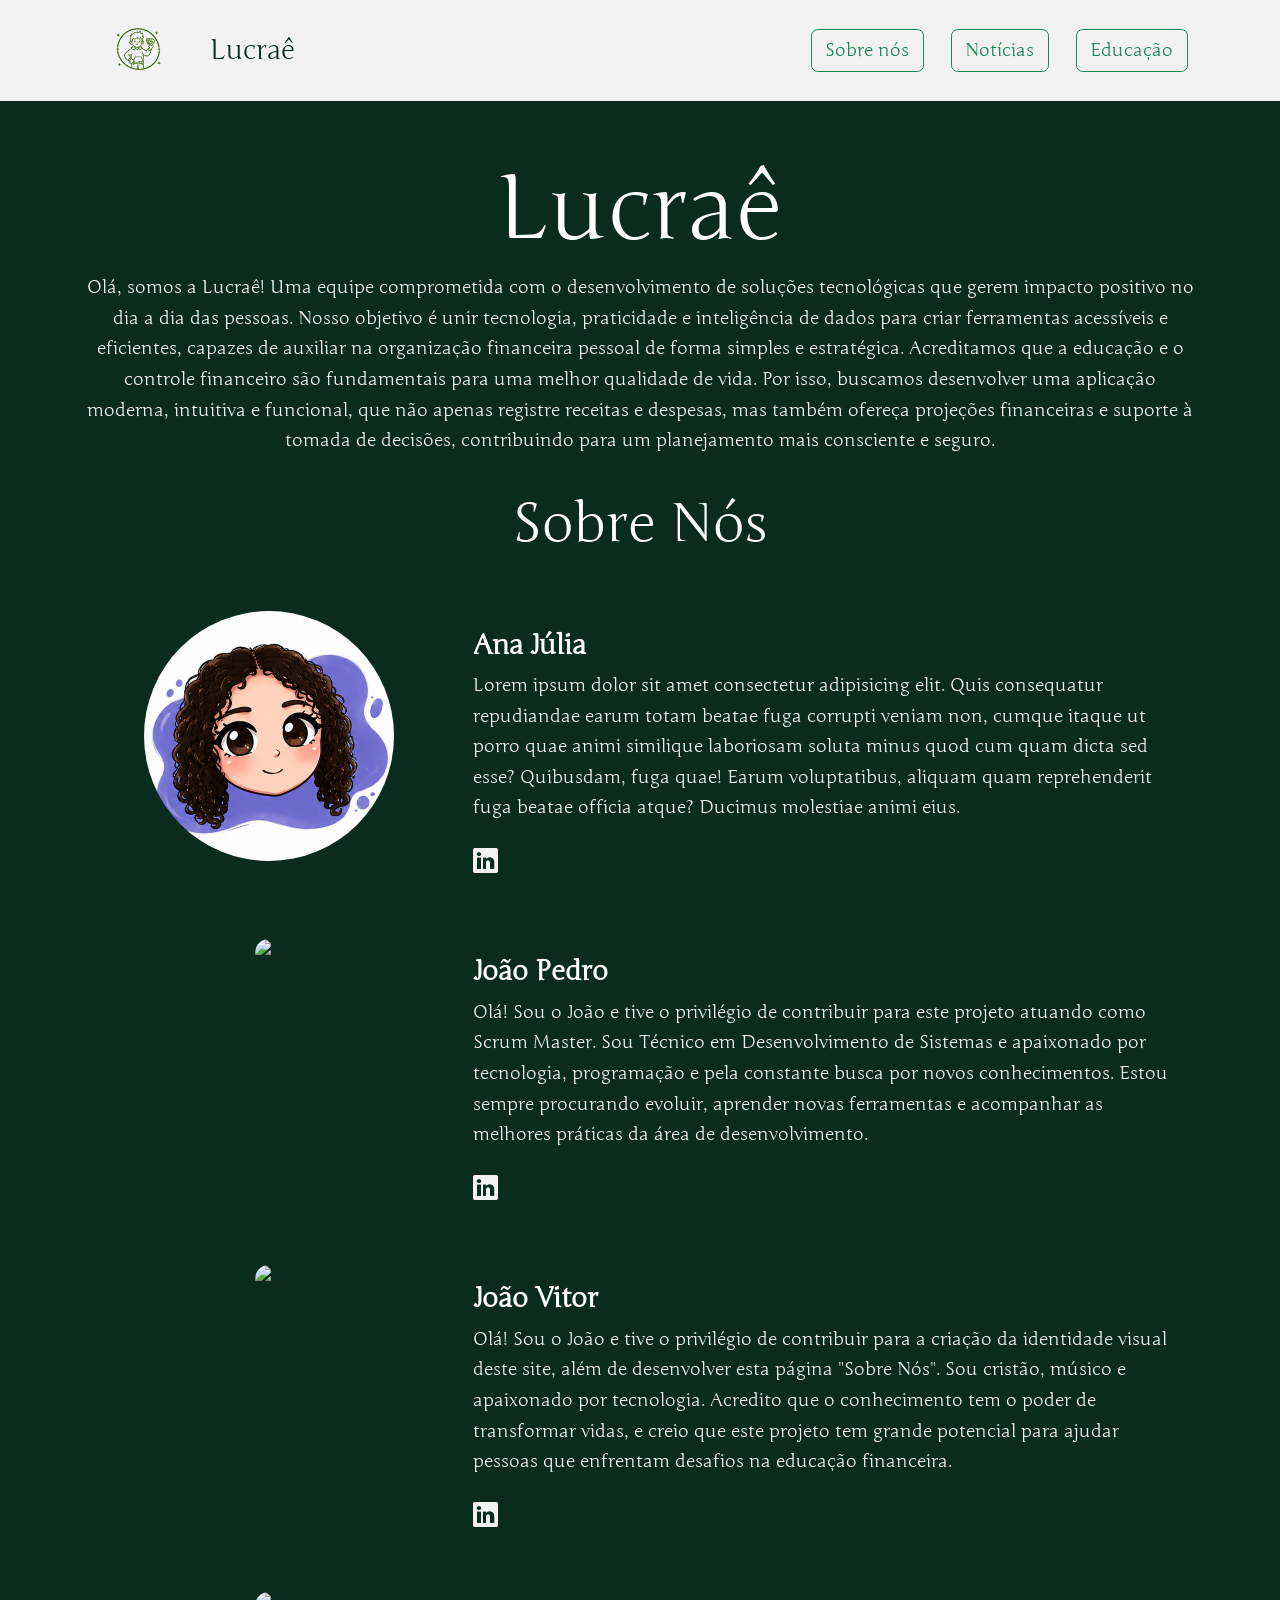
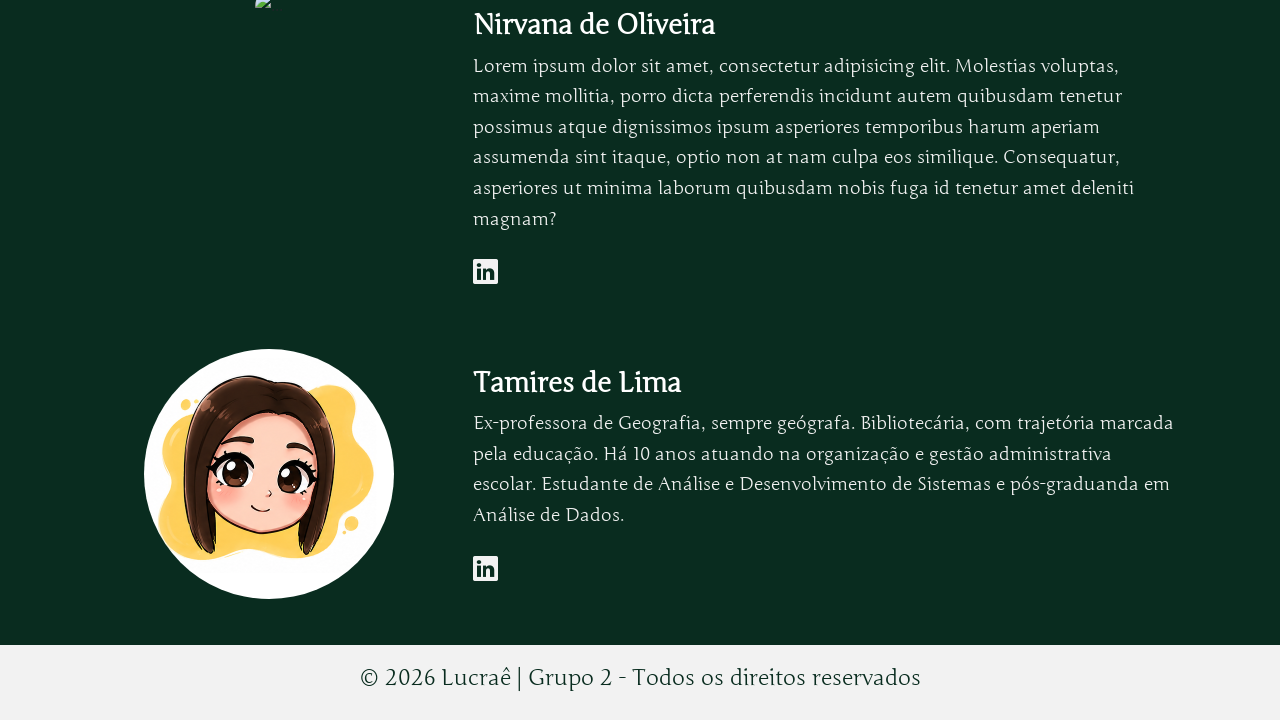
==== codigo-fonte/about.html @ 8e126ccd "nun guento mais" ====
<!DOCTYPE html>
<html lang="pt-BR">

<head>
    <meta charset="UTF-8">
    <meta name="viewport" content="width=device-width, initial-scale=1.0">
    <title>Sobre nós</title>

    <link href="https://cdn.jsdelivr.net/npm/bootstrap@5.3.0/dist/css/bootstrap.min.css" rel="stylesheet">

    <link rel="preconnect" href="https://fonts.googleapis.com">
    <link rel="preconnect" href="https://fonts.gstatic.com" crossorigin>
    <link href="https://fonts.googleapis.com/css2?family=Junge&display=swap" rel="stylesheet">

    <link rel="stylesheet" href="https://cdn.jsdelivr.net/npm/bootstrap-icons@1.11.3/font/bootstrap-icons.min.css">
    <link rel="stylesheet" href="css/global.css">
</head>

<body>
    <div id="navbar"></div>
    <main class="container container-costum d-flex justify-content-center align-items-center">
        <div class="row">
            <div class="lucrae col-md-12">
                <h1 class="display-1 text-center mt-5">Lucraê</h1>
                <p class="mb-3 text-center">
                    Olá, somos a Lucraê! Uma equipe comprometida com o desenvolvimento de soluções tecnológicas que
                    gerem impacto positivo no dia a dia das pessoas. Nosso objetivo é unir tecnologia, praticidade e
                    inteligência de dados para criar ferramentas acessíveis e eficientes, capazes de auxiliar na
                    organização financeira pessoal de forma simples e estratégica. Acreditamos que a educação e o
                    controle financeiro são fundamentais para uma melhor qualidade de vida. Por isso, buscamos
                    desenvolver uma aplicação moderna, intuitiva e funcional, que não apenas registre receitas e
                    despesas, mas também ofereça projeções financeiras e suporte à tomada de decisões, contribuindo para
                    um planejamento mais consciente e seguro.
                </p>
            </div>
            <div class="col-md-12">
                <h1 class="display-5 text-center mb-5 mt-3">Sobre Nós</h1>
            </div>
            <div class="card-about card mb-3">
                <div class="row g-0">
                    <div class="col-md-4 text-center">
                        <img src="../codigo-fonte/assets/img/aboutIMG/Ana Júlia.png" class="fotoPerfil img-fluid rounded-circle"
                            alt="...">
                    </div>
                    <div class="col-md-8">
                        <div class="card-body">
                            <h5 class="card-title">Ana Júlia</h5>
                            <p class="card-text">Lorem ipsum dolor sit amet consectetur adipisicing elit. Quis
                                consequatur repudiandae earum totam beatae fuga corrupti veniam non, cumque itaque ut
                                porro quae animi similique laboriosam soluta minus quod cum quam dicta sed esse?
                                Quibusdam, fuga quae! Earum voluptatibus, aliquam quam reprehenderit fuga beatae officia
                                atque? Ducimus molestiae animi eius.</p>
                            <p>
                                <a class="social_links" href="https://www.linkedin.com/in/ana-júlia-cerqueira-102b9a382"
                                    target="_blank">
                                    <i class="bi bi-linkedin imgSocial"></i>
                                </a>
                            </p>
                        </div>
                    </div>
                </div>
            </div>

            <div class="card-about card mb-3">
                <div class="row g-0">
                    <div class="col-md-4 text-center">
                        <img src="./codigo-fonte/assets/img/aboutIMG/João Pedro.png" class="fotoPerfil img-fluid rounded-circle"
                            alt="...">
                    </div>
                    <div class="col-md-8">
                        <div class="card-body">
                            <h5 class="card-title">João Pedro</h5>
                            <p class="card-text">Olá! Sou o João e tive o privilégio de contribuir para este projeto atuando
                                como Scrum Master. Sou Técnico em Desenvolvimento de Sistemas e apaixonado por tecnologia,
                                programação e pela constante busca por novos conhecimentos. Estou sempre procurando evoluir,
                                aprender novas ferramentas e acompanhar as melhores práticas da área de desenvolvimento.</p>
                            <p>
                                <a class="social_links" href="https://www.linkedin.com/in/jpalmeida0913/"
                                    target="_blank">
                                    <i class="bi bi-linkedin imgSocial"></i>
                                </a>
                            </p>
                        </div>
                    </div>
                </div>
            </div>

            <div class="card-about card mb-3">
                <div class="row g-0">
                    <div class="col-md-4 text-center">
                        <img src=".../codigo-fonte/assets/img/aboutIMG/João Vitor.png"
                            class="fotoPerfil img-fluid rounded-circle" alt="...">
                    </div>
                    <div class="col-md-8">
                        <div class="card-body">
                            <h5 class="card-title">João Vitor</h5>
                            <p class="card-text">Olá! Sou o João e tive o privilégio de contribuir para a criação da
                                identidade visual deste site, além de desenvolver esta página "Sobre Nós". Sou cristão,
                                músico e apaixonado por tecnologia. Acredito que o conhecimento tem o poder de
                                transformar vidas, e creio que este projeto tem grande potencial para ajudar pessoas que
                                enfrentam desafios na educação financeira.
                            <p>
                            <p>
                                <a class="social_links"
                                    href="https://www.linkedin.com/in/joão-vitor-2061a91b9?utm_source=share_via&utm_content=profile&utm_medium=member_android"
                                    target="_blank">
                                    <i class="bi bi-linkedin imgSocial"></i>
                                </a>
                            </p>
                        </div>
                    </div>
                </div>
            </div>

            <div class="card-about card mb-3">
                <div class="row g-0">
                    <div class="col-md-4 text-center">
                        <img src="/codigo-fonte/assets/img/aboutIMG/Nirvana de Oliveira.png/" class="fotoPerfil img-fluid rounded-circle"
                            alt="...">
                    </div>
                    <div class="col-md-8">
                        <div class="card-body">
                            <h5 class="card-title">Nirvana de Oliveira</h5>
                            <p class="card-text">Lorem ipsum dolor sit amet, consectetur adipisicing elit. Molestias
                                voluptas, maxime mollitia, porro dicta perferendis incidunt autem quibusdam tenetur
                                possimus atque dignissimos ipsum asperiores temporibus harum aperiam assumenda sint
                                itaque, optio non at nam culpa eos similique. Consequatur, asperiores ut minima laborum
                                quibusdam nobis fuga id tenetur amet deleniti magnam?
                            <p>
                            <p>
                                <a class="social_links" href="https://www.linkedin.com/in/nrvnoliveira/"
                                    target="_blank">
                                    <i class="bi bi-linkedin imgSocial"></i>
                                </a>
                            </p>
                        </div>
                    </div>
                </div>
            </div>

            <div class="card-about card mb-3">
                <div class="row g-0">
                    <div class="col-md-4 text-center">
                        <img src="/codigo-fonte/assets/img/aboutIMG/Tamires de Lima.png" class="fotoPerfil img-fluid rounded-circle"
                            alt="...">
                    </div>
                    <div class="col-md-8">
                        <div class="card-body">
                            <h5 class="card-title">Tamires de Lima</h5>
                            <p class="card-text">Ex-professora de Geografia, sempre geógrafa.
                                Bibliotecária, com trajetória marcada pela educação.
                                Há 10 anos atuando na organização e gestão administrativa escolar.
                                Estudante de Análise e Desenvolvimento de Sistemas e pós-graduanda em Análise de Dados.
                            <p>
                            <p>
                                <a class="social_links" href="https://www.linkedin.com/in/tamires-lima-leite"
                                    target="_blank">
                                    <i class="bi bi-linkedin imgSocial"></i>
                                </a>
                            </p>
                        </div>
                    </div>
                </div>
            </div>

        </div>
    </main>
    <div id="footer"></div>
</body>
<script src="https://cdn.jsdelivr.net/npm/bootstrap@5.3.0/dist/js/bootstrap.bundle.min.js"></script>
<script src="js/components/navbar.js"></script>
<script src="js/components/footer.js"></script>

</html>
---- codigo-fonte/css/global.css ----
html,
body {
    min-height: 100vh;
    display: flex;
    flex-direction: column;
    background-color: #092c1f;
    font-family: 'Junge', serif;
    font-size: 18px;
    color: #ffffff;
}

main {
    flex: 1;
}

#container{
    min-height:100vh;
    display:flex;
    flex-direction:column;
}

.navbar-custom {
    background-color: #f2f2f2;
    padding: 10px 0;
}


.navbar-custom .navbar-brand {
    display: flex;
    align-items: center;
    gap: 12px;
    color: #092c1f;
    text-decoration: none;
    font-size: 1.5rem;
}

.navbar-toggler {
    border: 1px solid #198754;
}

.navbar-toggler:focus {
    box-shadow: none;
}

.navbar-toggler-icon {
    filter: invert(34%) sepia(98%) saturate(370%) hue-rotate(100deg);
}

/* RESPONSIVIDADE */
@media (max-width: 991px) {

    .navbar-nav {
        margin-top: 15px;
        width: 100%;

        display: flex;
        flex-direction: row;
        justify-content: center;
        gap: 10px;
        flex-wrap: wrap; /* quebra linha se faltar espaço */
    }

    .nav-link {
        width: 25%;
        margin: 0 auto;
    }

    .nav-link button {
        width: auto;
        padding: 8px 16px;
    }

    .navbar-brand {
        font-size: 1.2rem;
    }

    .logo {
        height: 55px;
    }
}

.logo,
.title-logo {
    height: 70px;
    width: auto;
    object-fit: contain;
}


.footer-custom {
    background-color: #f2f2f2;
    color: #092c1f;
    text-align: center;
    padding: 20px;
}


.main-content {
    flex: 1;
    padding: 60px 0;
}


.feature-box {
    max-width: 320px;
    margin: 0 auto;
    text-align: center;
}


.feature-img {
    width: 100%;
    height: 220px;
    object-fit: cover;
    border-radius: 12px;
}


.feature-text {
    margin-top: 15px;
    padding: 0 10px;
    font-size: 15px;
    line-height: 1.5;
}


h1 {
    font-size: 2.5rem;
}


h3 {
    font-size: 1.2rem;
    color: #092c1f;
}


h5 {
    font-weight: bold;
}


p {
    color: #f2f2f2;
    line-height: 1.7;
}


.custom-btn {
    border-radius: 8px;
    background-color: #f2f2f2;
    color: #092c1f;
    border: 1px solid #198754;
    transition: 0.2s;
}


.custom-btn:hover {
    background-color: #198754;
    color: #ffffff;
}


.card-about {
    background-color: transparent;
    border: 1px solid rgba(255,255,255,0.1);
    border-radius: 16px;
    overflow: hidden;
    transition: transform 0.3s;
}


.card-about:hover {
    transform: translateY(-5px);
}


.card-about .card-title {
    color: #ffffff;
    font-size: 1.5rem;
}


.card-about .card-text {
    color: #f2f2f2;
    line-height: 1.7;
}


.object-fit-cover {
    object-fit: cover;
}


.container-custom {
    padding: 40px 0;
}


.back-button {
    position: fixed;
    top: 20px;
    left: 20px;
    z-index: 1050;
    padding: 10px 16px;
    border-radius: 10px;
}
.dashboard-title {
    font-size: 3rem;
    font-weight: bold;
    color: #ffffff;
}
.dashboard-buttons {
    gap: 100px;
}

.custom-dashboard-btn {
    background-color: #ffffff;
    color: #198754;
    border: 2px solid #198754;

    font-family: 'Junge', serif;
    font-size: 1.2rem;

    padding: 14px 24px;
    border-radius: 12px !important;

    transition: 0.2s ease;
}

.custom-dashboard-btn:hover {
    background-color: #198754;
    color: #ffffff;
}
.news-card {
    border: none;
    border-radius: 16px;

    background-color: #f2f2f2;

    padding: 10px;
}

.news-card .card-title {
    color: #000000;

    font-family: 'Junge', serif;

    font-size: 1.8rem;

    font-weight: bold;
}

.news-card .card-text {
    color: #000000;

    line-height: 1.7;
}
.dashboard-chart-card {

    background-color: #f2f2f2;

    border-radius: 24px;

    padding: 35px;

    box-shadow: 0 4px 20px rgba(0,0,0,0.15);
}
#myChart {

    max-width: 320px;

    margin: 0 auto;
}
.dashboard-layout {

    align-items: stretch;
}

.dashboard-chart-card {

    display: flex;

    flex-direction: column;

    justify-content: flex-start;
}

.dashboard-chart-card,
.news-card {
    min-height: 500px;
}
.converter-card {
    background-color: #f2f2f2;
    color: #092c1f;

    padding: 30px;
    border-radius: 16px;

    width: 100%;
    max-width: 500px;

    box-shadow: 0 4px 20px rgba(0,0,0,0.2);
}

.result-box h3 {
    color: #000000;
    font-weight: bold;
    font-size: 1.8rem;
}
.top-left-btn {
    position: absolute;
    top: 15px;
    left: 15px;

    background: #ffffff;
    color: #198754;
    border: 2px solid #198754;

    border-radius: 10px;
}

.card-about {
    border: none;
    transition: all 0.3s ease;  
}

.card-about:hover{
    transform: scale(1.03);
}

.social_links {
    text-decoration: none;
    color: #f2f2f2;
}

.social_links:hover{
    text-decoration: none;
}

.imgSocial {
    font-size: 25px;
    transition: transform 0.3s ease;
    display: inline-block;
}

.imgSocial:hover {
    transform: scale(1.3);
}

.fotoPerfil {
    width: 250px
}
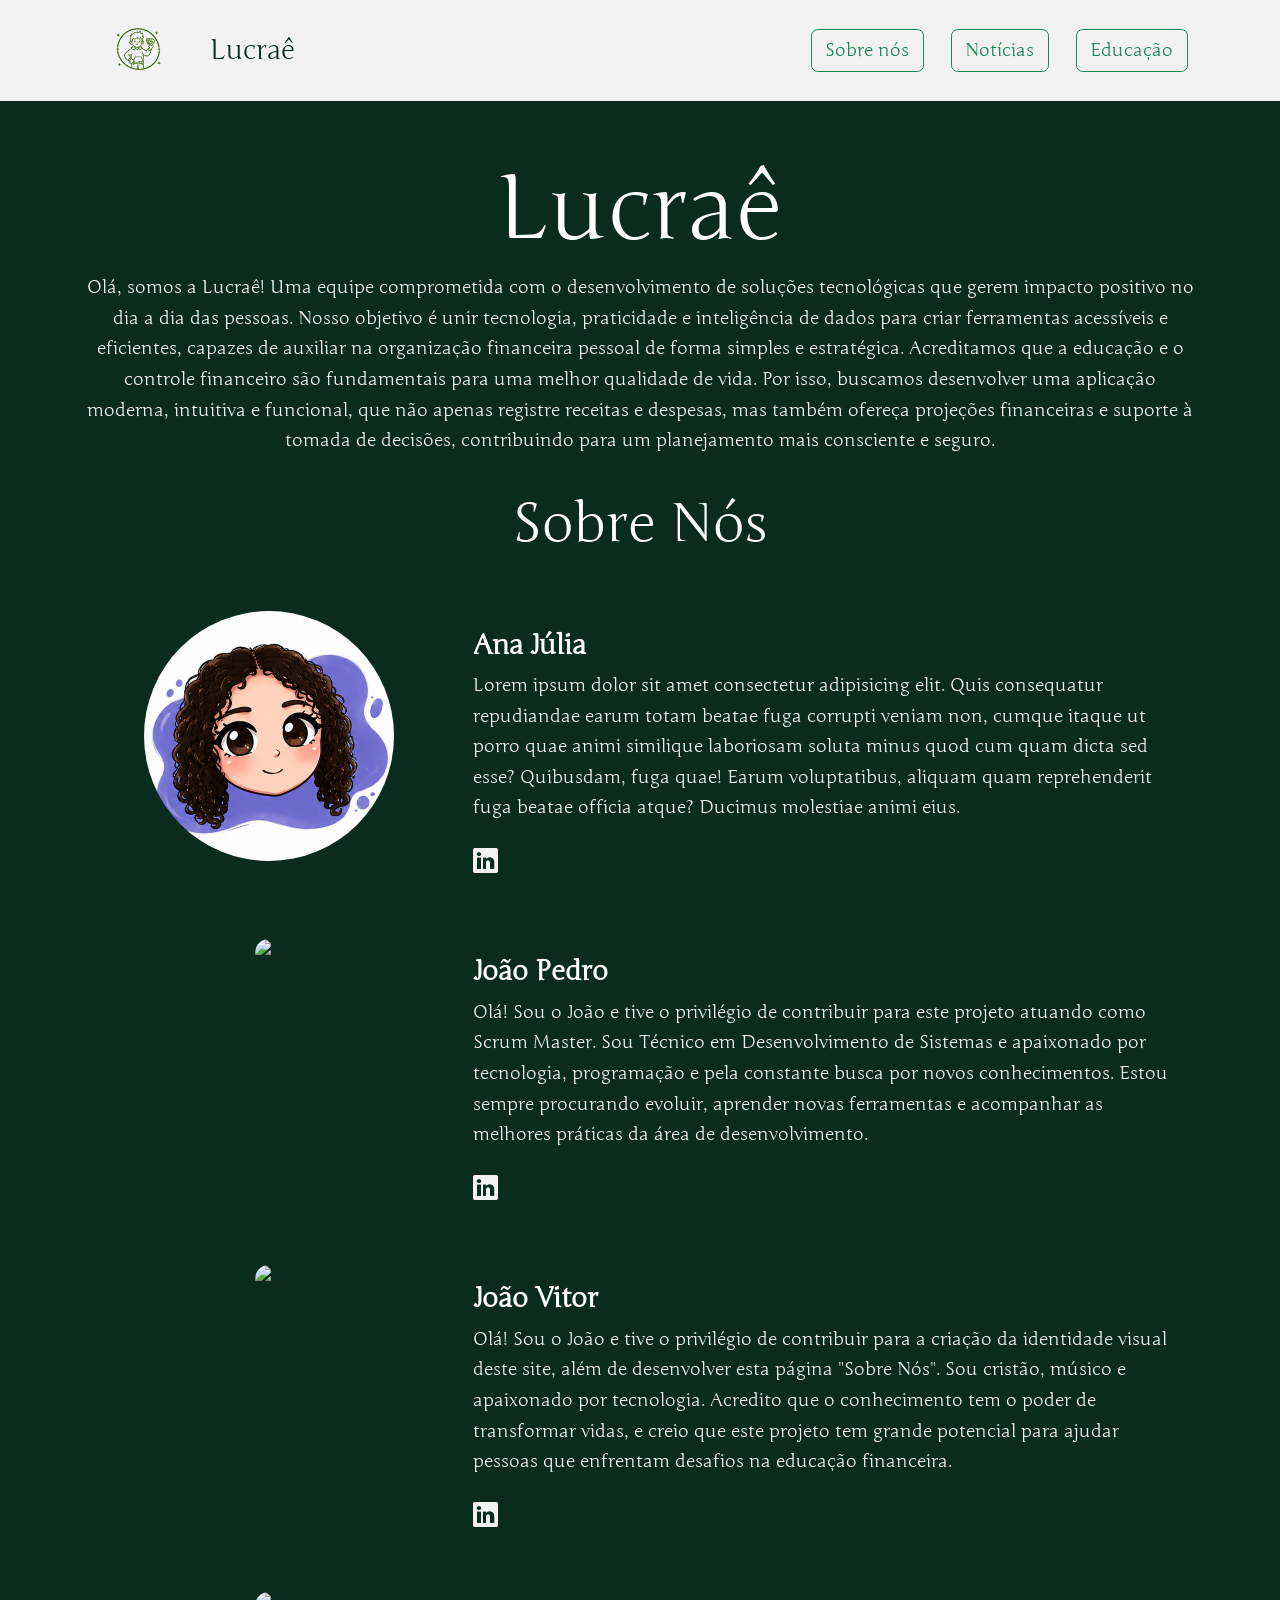
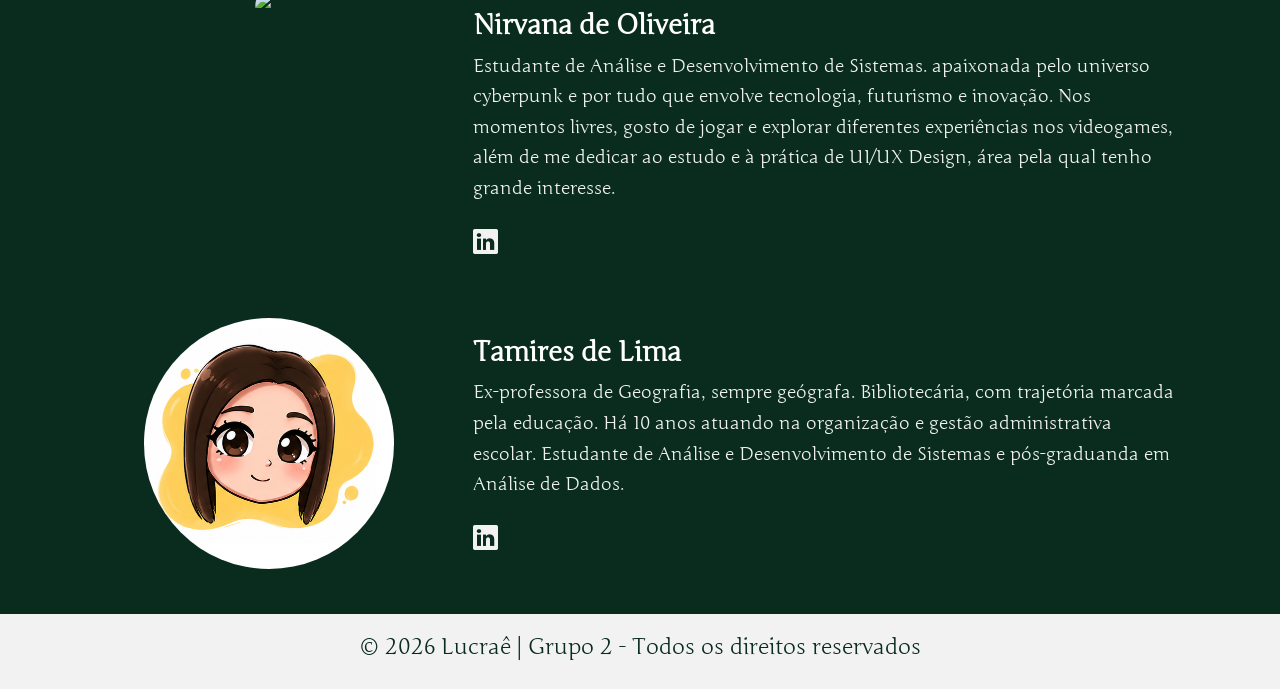
==== commit 50337d0e: "teste 123" ====
--- a/codigo-fonte/about.html
+++ b/codigo-fonte/about.html
@@ -99,7 +99,7 @@
                                 músico e apaixonado por tecnologia. Acredito que o conhecimento tem o poder de
                                 transformar vidas, e creio que este projeto tem grande potencial para ajudar pessoas que
                                 enfrentam desafios na educação financeira.
-                            <p>
+                            </p>
                             <p>
                                 <a class="social_links"
                                     href="https://www.linkedin.com/in/joão-vitor-2061a91b9?utm_source=share_via&utm_content=profile&utm_medium=member_android"
@@ -121,12 +121,8 @@
                     <div class="col-md-8">
                         <div class="card-body">
                             <h5 class="card-title">Nirvana de Oliveira</h5>
-                            <p class="card-text">Lorem ipsum dolor sit amet, consectetur adipisicing elit. Molestias
-                                voluptas, maxime mollitia, porro dicta perferendis incidunt autem quibusdam tenetur
-                                possimus atque dignissimos ipsum asperiores temporibus harum aperiam assumenda sint
-                                itaque, optio non at nam culpa eos similique. Consequatur, asperiores ut minima laborum
-                                quibusdam nobis fuga id tenetur amet deleniti magnam?
-                            <p>
+                            <p class="card-text">Estudante de Análise e Desenvolvimento de Sistemas. apaixonada pelo universo cyberpunk e por tudo que envolve tecnologia, futurismo e inovação. Nos momentos livres, gosto de jogar e explorar diferentes experiências nos videogames, além de me dedicar ao estudo e à prática de UI/UX Design, área pela qual tenho grande interesse.
+                            </p>
                             <p>
                                 <a class="social_links" href="https://www.linkedin.com/in/nrvnoliveira/"
                                     target="_blank">
@@ -151,7 +147,7 @@
                                 Bibliotecária, com trajetória marcada pela educação.
                                 Há 10 anos atuando na organização e gestão administrativa escolar.
                                 Estudante de Análise e Desenvolvimento de Sistemas e pós-graduanda em Análise de Dados.
-                            <p>
+                            </p>
                             <p>
                                 <a class="social_links" href="https://www.linkedin.com/in/tamires-lima-leite"
                                     target="_blank">
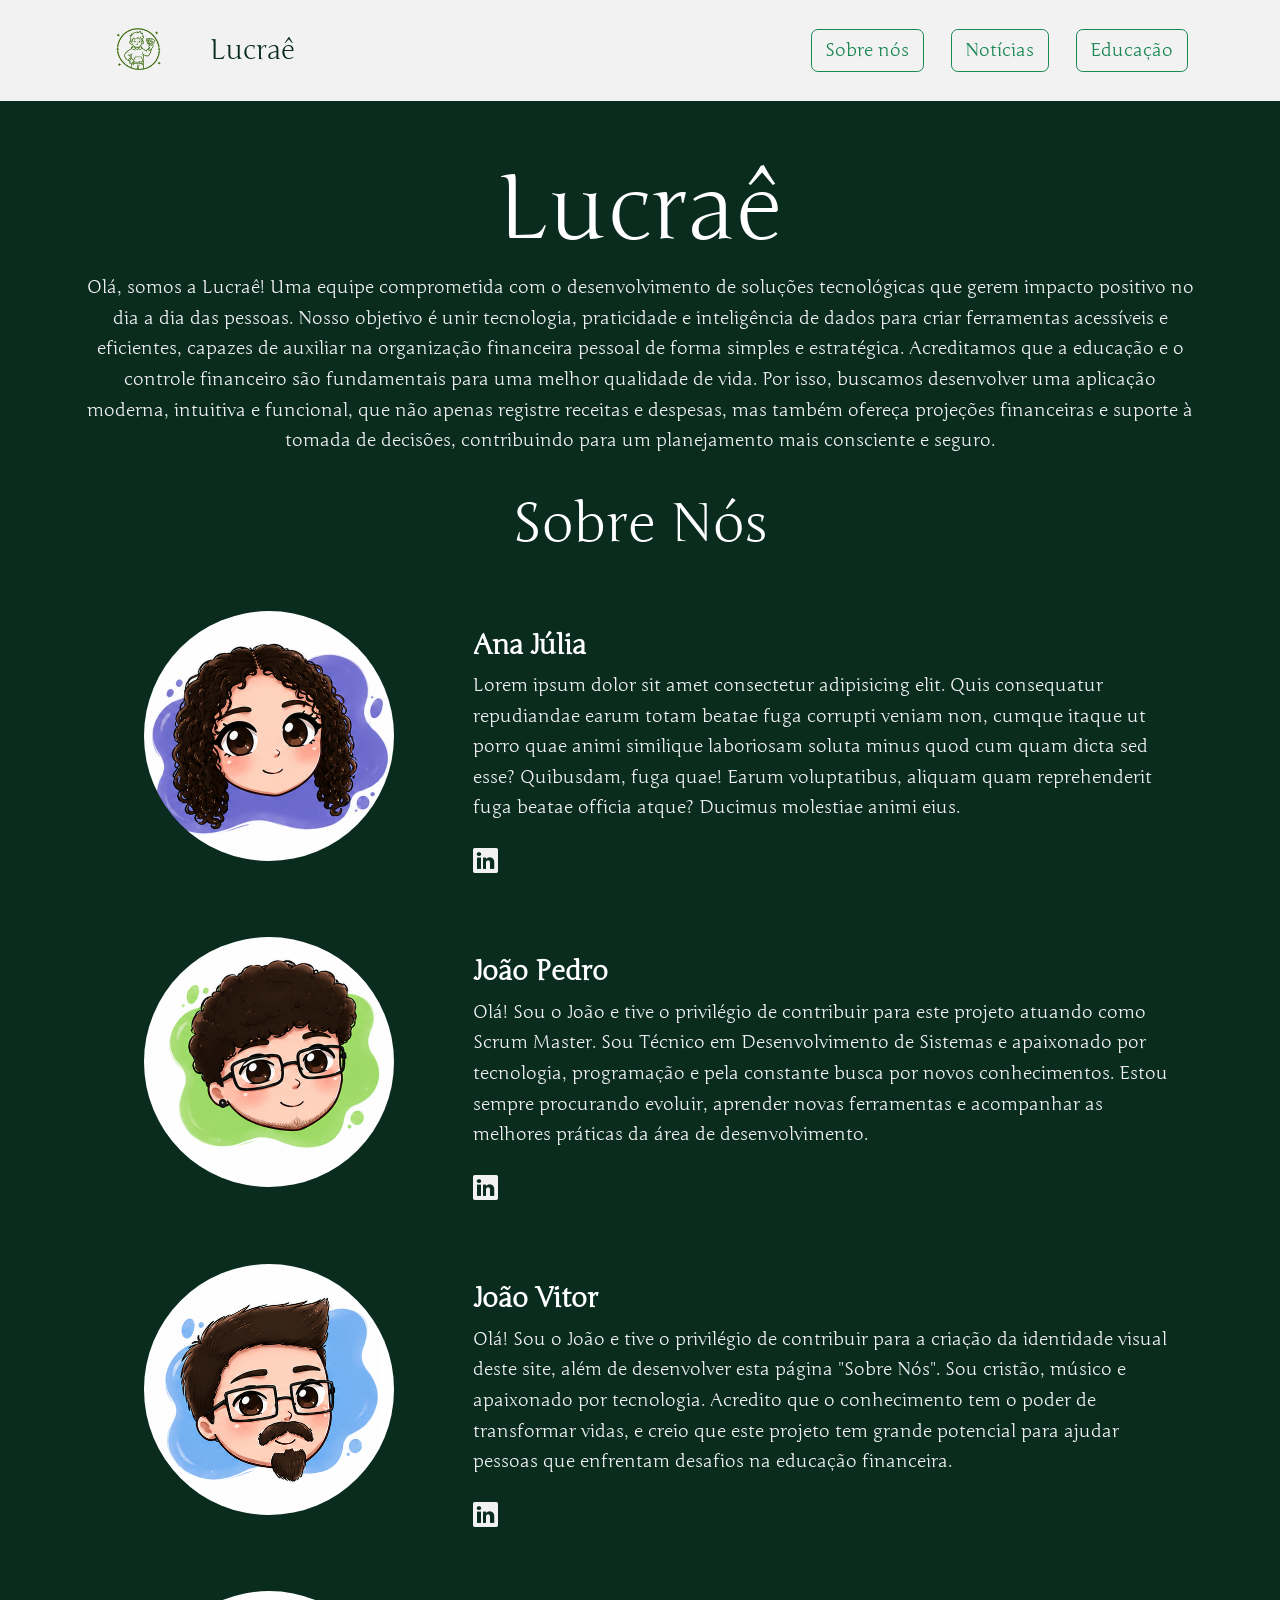
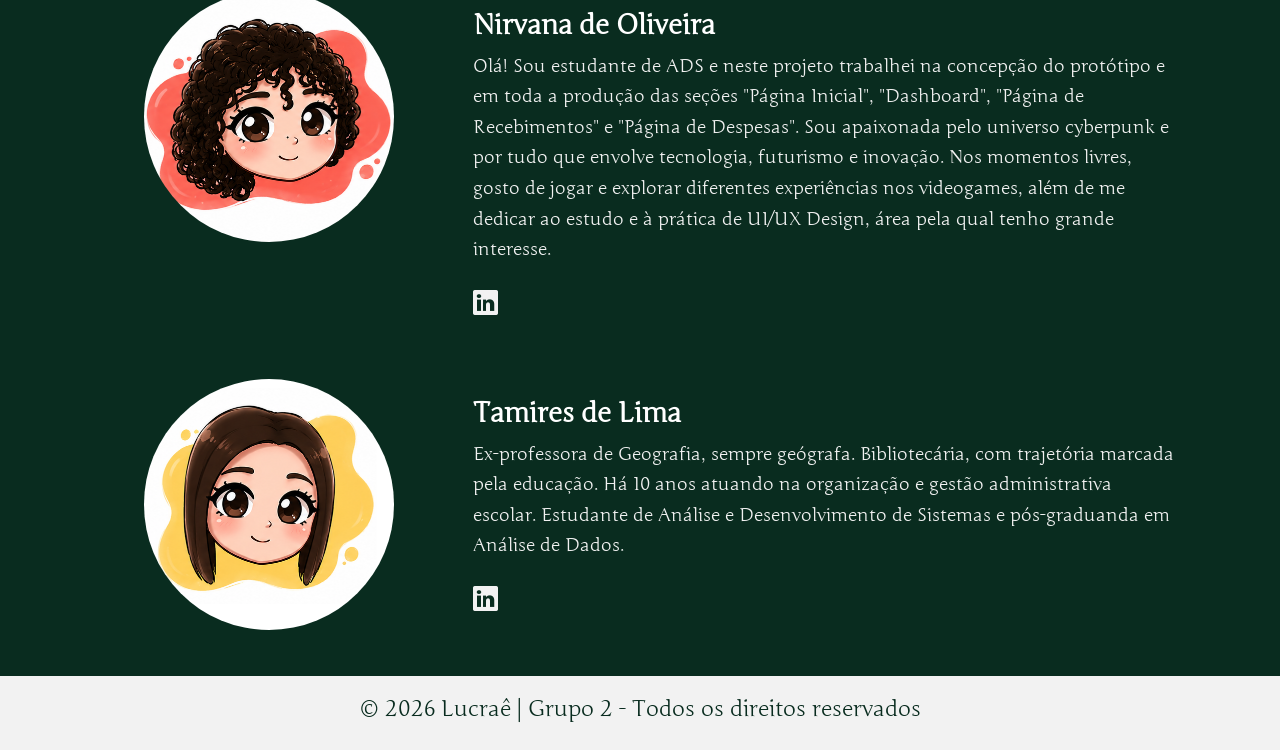
==== commit 191a60a8: "Atualiza descrição no about" ====
--- a/codigo-fonte/about.html
+++ b/codigo-fonte/about.html
@@ -39,7 +39,7 @@
             <div class="card-about card mb-3">
                 <div class="row g-0">
                     <div class="col-md-4 text-center">
-                        <img src="../codigo-fonte/assets/img/aboutIMG/Ana Júlia.png" class="fotoPerfil img-fluid rounded-circle"
+                        <img src="/codigo-fonte/assets/img/aboutIMG/Ana Júlia.png" class="fotoPerfil img-fluid rounded-circle"
                             alt="...">
                     </div>
                     <div class="col-md-8">
@@ -64,7 +64,7 @@
             <div class="card-about card mb-3">
                 <div class="row g-0">
                     <div class="col-md-4 text-center">
-                        <img src="./codigo-fonte/assets/img/aboutIMG/João Pedro.png" class="fotoPerfil img-fluid rounded-circle"
+                        <img src="/codigo-fonte/assets/img/aboutIMG/João Pedro.png" class="fotoPerfil img-fluid rounded-circle"
                             alt="...">
                     </div>
                     <div class="col-md-8">
@@ -88,7 +88,7 @@
             <div class="card-about card mb-3">
                 <div class="row g-0">
                     <div class="col-md-4 text-center">
-                        <img src=".../codigo-fonte/assets/img/aboutIMG/João Vitor.png"
+                        <img src="/codigo-fonte/assets/img/aboutIMG/João Vitor.png"
                             class="fotoPerfil img-fluid rounded-circle" alt="...">
                     </div>
                     <div class="col-md-8">
@@ -115,13 +115,15 @@
             <div class="card-about card mb-3">
                 <div class="row g-0">
                     <div class="col-md-4 text-center">
-                        <img src="/codigo-fonte/assets/img/aboutIMG/Nirvana de Oliveira.png/" class="fotoPerfil img-fluid rounded-circle"
+                        <img src="/codigo-fonte/assets/img/aboutIMG/Nirvana de Oliveira.png" class="fotoPerfil img-fluid rounded-circle"
                             alt="...">
                     </div>
                     <div class="col-md-8">
                         <div class="card-body">
                             <h5 class="card-title">Nirvana de Oliveira</h5>
-                            <p class="card-text">Estudante de Análise e Desenvolvimento de Sistemas. apaixonada pelo universo cyberpunk e por tudo que envolve tecnologia, futurismo e inovação. Nos momentos livres, gosto de jogar e explorar diferentes experiências nos videogames, além de me dedicar ao estudo e à prática de UI/UX Design, área pela qual tenho grande interesse.
+                            <p class="card-text">Olá! Sou estudante de ADS e neste projeto trabalhei na concepção do protótipo e em toda a produção das seções "Página Inicial", "Dashboard", "Página de Recebimentos" e "Página de Despesas". 
+                                Sou apaixonada pelo universo cyberpunk e por tudo que envolve tecnologia, futurismo e inovação. 
+                                Nos momentos livres, gosto de jogar e explorar diferentes experiências nos videogames, além de me dedicar ao estudo e à prática de UI/UX Design, área pela qual tenho grande interesse.
                             </p>
                             <p>
                                 <a class="social_links" href="https://www.linkedin.com/in/nrvnoliveira/"
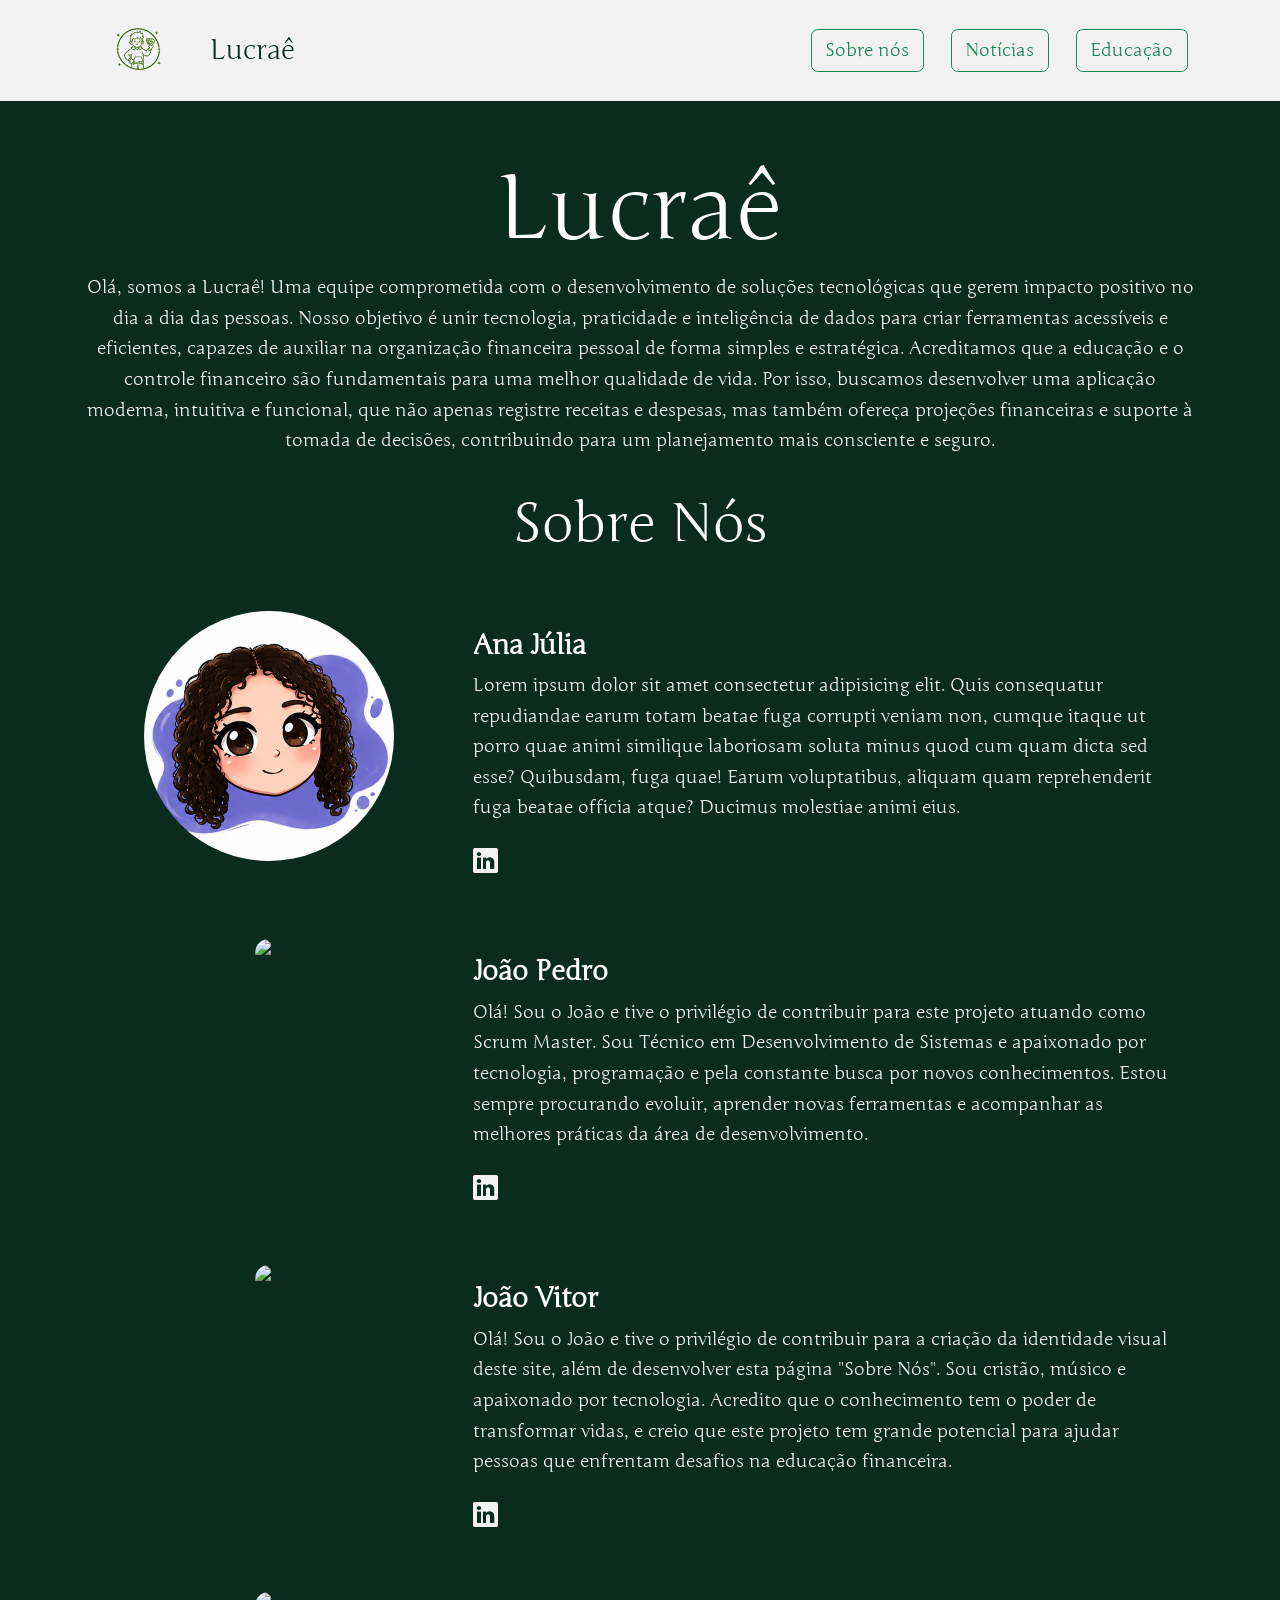
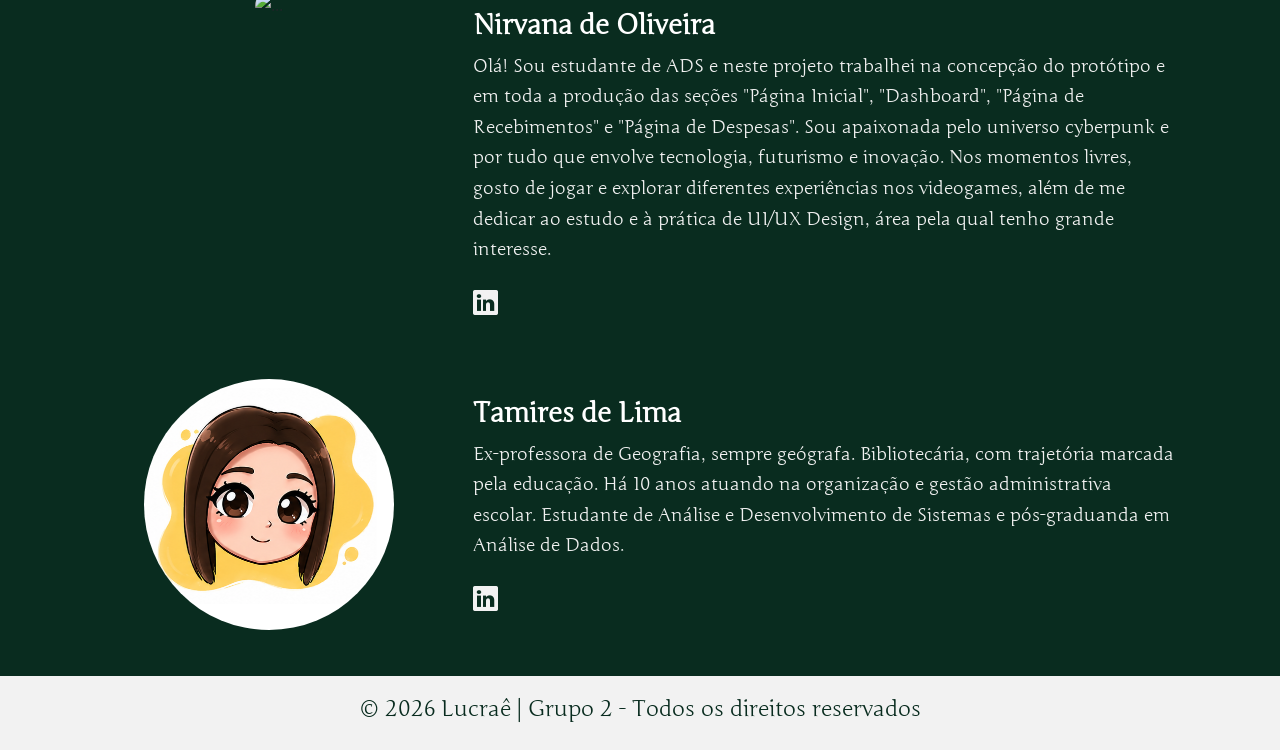
==== commit 70fa1d77: "Merge branch 'main' of https://github.com/ICEI-PUC-Minas-PMV-ADS/proj-gestao-financeira-2026-ads" ====
--- a/codigo-fonte/about.html
+++ b/codigo-fonte/about.html
@@ -39,7 +39,7 @@
             <div class="card-about card mb-3">
                 <div class="row g-0">
                     <div class="col-md-4 text-center">
-                        <img src="/codigo-fonte/assets/img/aboutIMG/Ana Júlia.png" class="fotoPerfil img-fluid rounded-circle"
+                        <img src="../codigo-fonte/assets/img/aboutIMG/Ana Júlia.png" class="fotoPerfil img-fluid rounded-circle"
                             alt="...">
                     </div>
                     <div class="col-md-8">
@@ -64,7 +64,7 @@
             <div class="card-about card mb-3">
                 <div class="row g-0">
                     <div class="col-md-4 text-center">
-                        <img src="/codigo-fonte/assets/img/aboutIMG/João Pedro.png" class="fotoPerfil img-fluid rounded-circle"
+                        <img src="./codigo-fonte/assets/img/aboutIMG/João Pedro.png" class="fotoPerfil img-fluid rounded-circle"
                             alt="...">
                     </div>
                     <div class="col-md-8">
@@ -88,7 +88,7 @@
             <div class="card-about card mb-3">
                 <div class="row g-0">
                     <div class="col-md-4 text-center">
-                        <img src="/codigo-fonte/assets/img/aboutIMG/João Vitor.png"
+                        <img src=".../codigo-fonte/assets/img/aboutIMG/João Vitor.png"
                             class="fotoPerfil img-fluid rounded-circle" alt="...">
                     </div>
                     <div class="col-md-8">
@@ -115,7 +115,7 @@
             <div class="card-about card mb-3">
                 <div class="row g-0">
                     <div class="col-md-4 text-center">
-                        <img src="/codigo-fonte/assets/img/aboutIMG/Nirvana de Oliveira.png" class="fotoPerfil img-fluid rounded-circle"
+                        <img src="/codigo-fonte/assets/img/aboutIMG/Nirvana de Oliveira.png/" class="fotoPerfil img-fluid rounded-circle"
                             alt="...">
                     </div>
                     <div class="col-md-8">
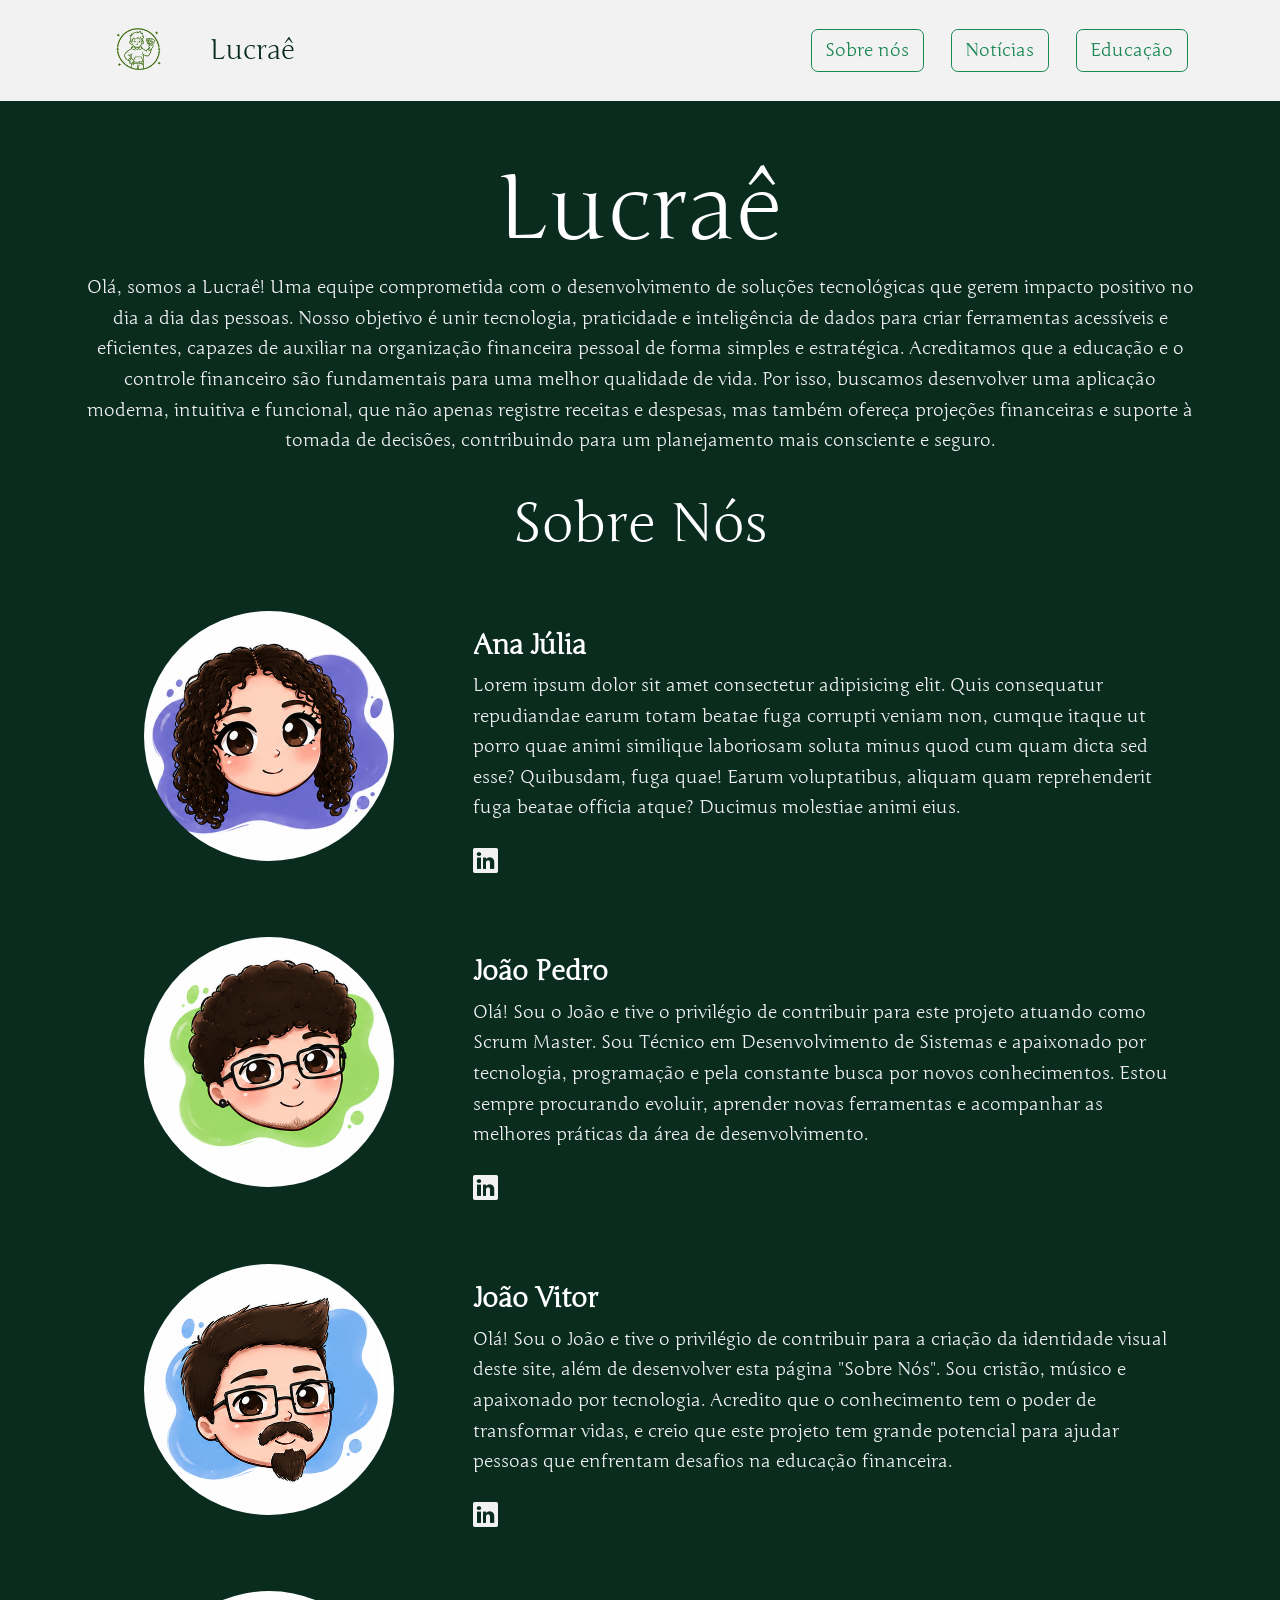
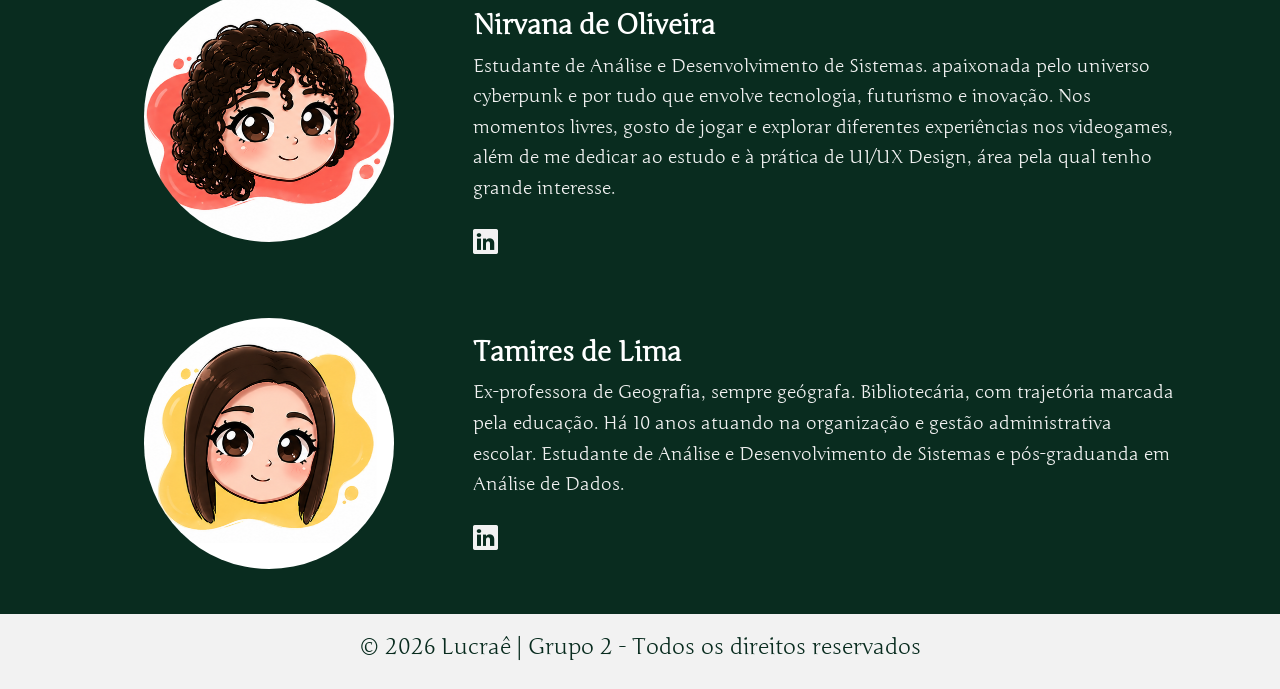
==== commit 40b51e3b: "agora vai" ====
--- a/codigo-fonte/about.html
+++ b/codigo-fonte/about.html
@@ -64,7 +64,7 @@
             <div class="card-about card mb-3">
                 <div class="row g-0">
                     <div class="col-md-4 text-center">
-                        <img src="./codigo-fonte/assets/img/aboutIMG/João Pedro.png" class="fotoPerfil img-fluid rounded-circle"
+                        <img src="assets/img/aboutIMG/João Pedro.png" class="fotoPerfil img-fluid rounded-circle"
                             alt="...">
                     </div>
                     <div class="col-md-8">
@@ -88,7 +88,7 @@
             <div class="card-about card mb-3">
                 <div class="row g-0">
                     <div class="col-md-4 text-center">
-                        <img src=".../codigo-fonte/assets/img/aboutIMG/João Vitor.png"
+                        <img src="assets/img/aboutIMG/João Vitor.png"
                             class="fotoPerfil img-fluid rounded-circle" alt="...">
                     </div>
                     <div class="col-md-8">
@@ -115,15 +115,13 @@
             <div class="card-about card mb-3">
                 <div class="row g-0">
                     <div class="col-md-4 text-center">
-                        <img src="/codigo-fonte/assets/img/aboutIMG/Nirvana de Oliveira.png/" class="fotoPerfil img-fluid rounded-circle"
+                        <img src="assets/img/aboutIMG/Nirvana de Oliveira.png" class="fotoPerfil img-fluid rounded-circle"
                             alt="...">
                     </div>
                     <div class="col-md-8">
                         <div class="card-body">
                             <h5 class="card-title">Nirvana de Oliveira</h5>
-                            <p class="card-text">Olá! Sou estudante de ADS e neste projeto trabalhei na concepção do protótipo e em toda a produção das seções "Página Inicial", "Dashboard", "Página de Recebimentos" e "Página de Despesas". 
-                                Sou apaixonada pelo universo cyberpunk e por tudo que envolve tecnologia, futurismo e inovação. 
-                                Nos momentos livres, gosto de jogar e explorar diferentes experiências nos videogames, além de me dedicar ao estudo e à prática de UI/UX Design, área pela qual tenho grande interesse.
+                            <p class="card-text">Estudante de Análise e Desenvolvimento de Sistemas. apaixonada pelo universo cyberpunk e por tudo que envolve tecnologia, futurismo e inovação. Nos momentos livres, gosto de jogar e explorar diferentes experiências nos videogames, além de me dedicar ao estudo e à prática de UI/UX Design, área pela qual tenho grande interesse.
                             </p>
                             <p>
                                 <a class="social_links" href="https://www.linkedin.com/in/nrvnoliveira/"
@@ -139,7 +137,7 @@
             <div class="card-about card mb-3">
                 <div class="row g-0">
                     <div class="col-md-4 text-center">
-                        <img src="/codigo-fonte/assets/img/aboutIMG/Tamires de Lima.png" class="fotoPerfil img-fluid rounded-circle"
+                        <img src="assets/img/aboutIMG/Tamires de Lima.png" class="fotoPerfil img-fluid rounded-circle"
                             alt="...">
                     </div>
                     <div class="col-md-8">
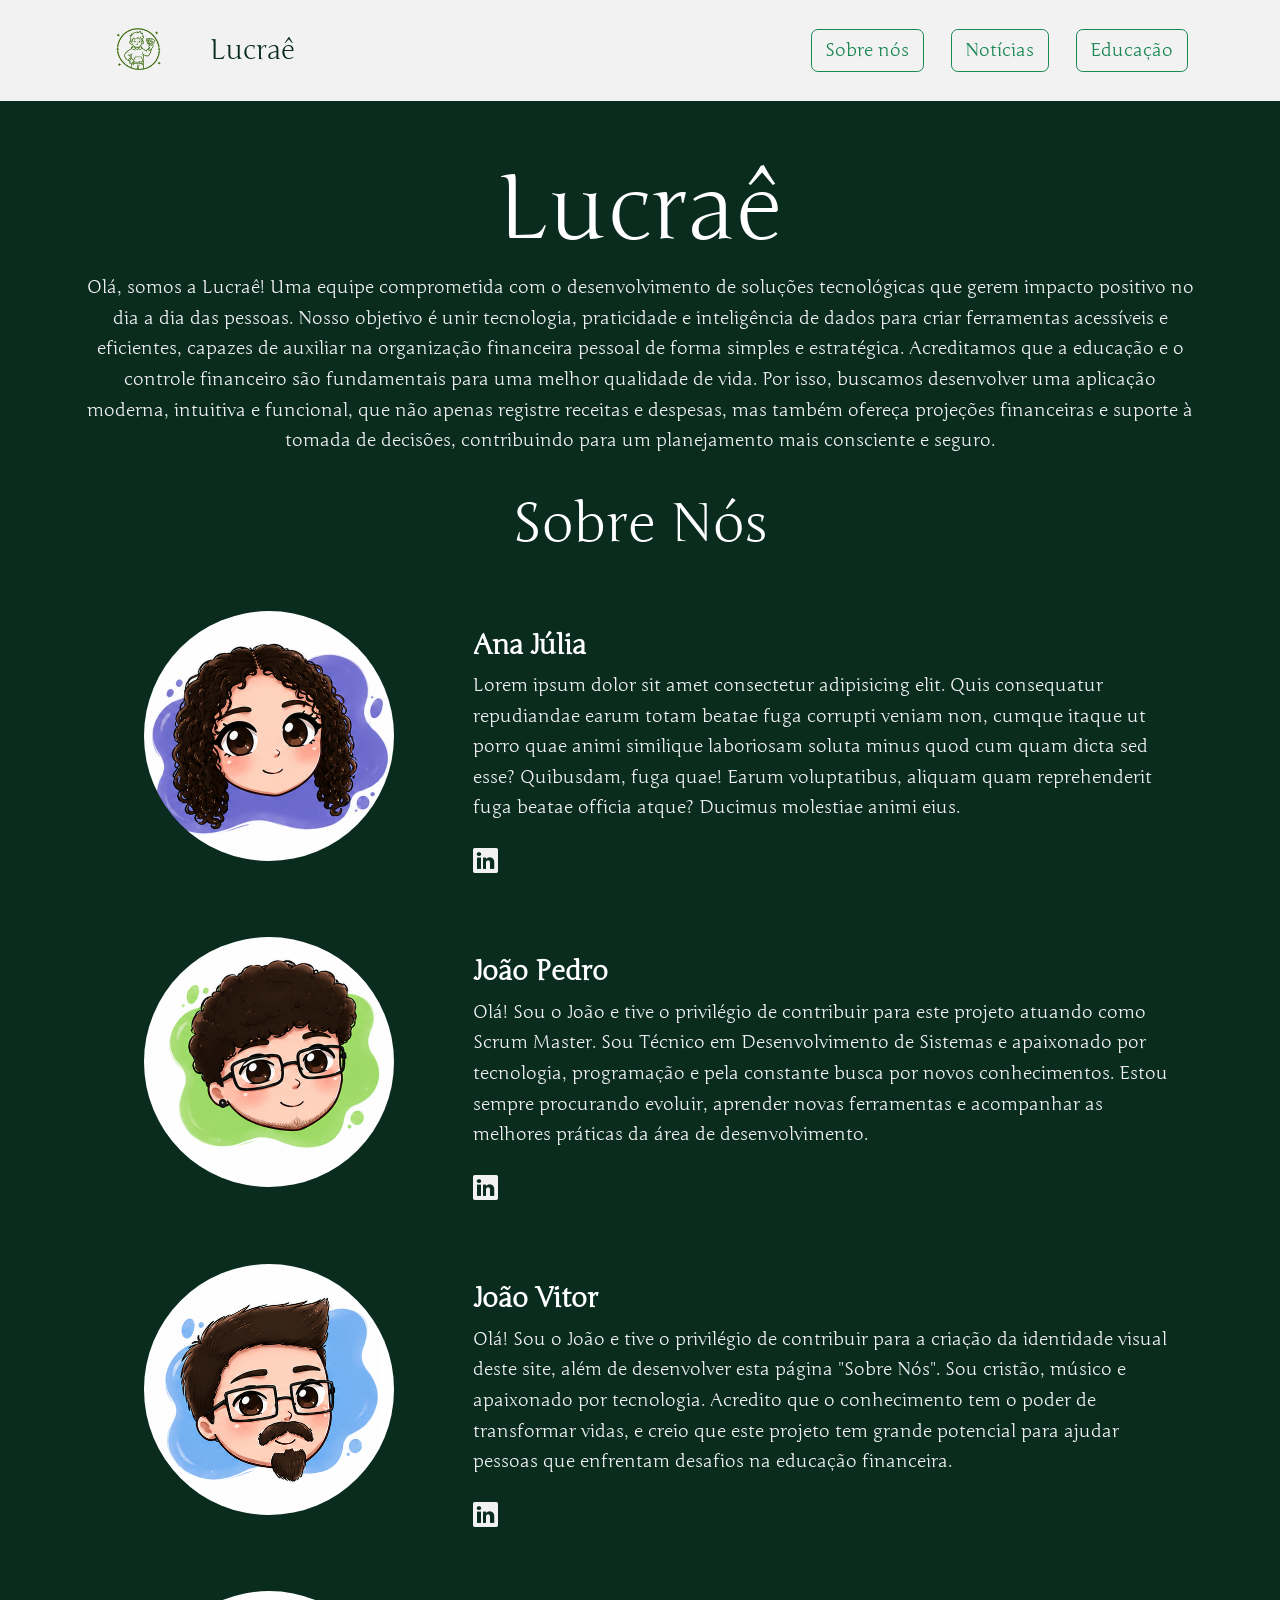
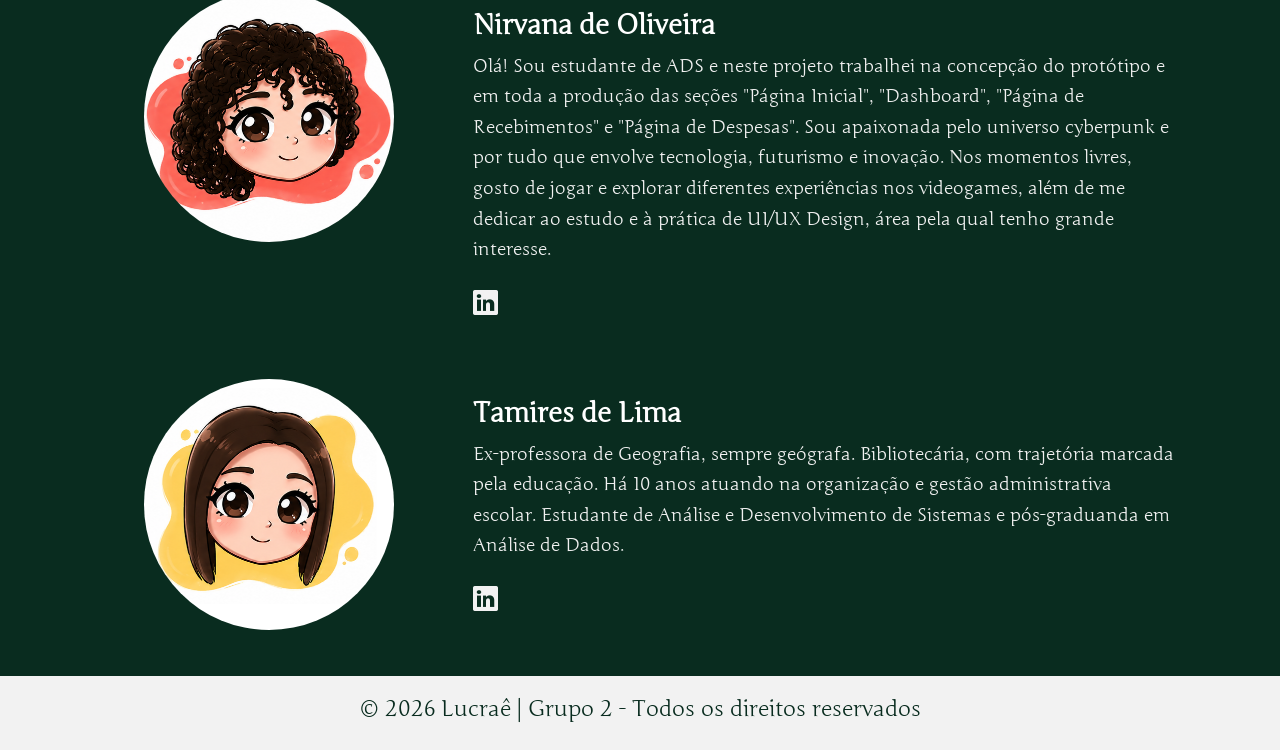
==== commit f16d962c: "Merge branch 'main' of https://github.com/ICEI-PUC-Minas-PMV-ADS/proj-gestao-financeira-2026-ads" ====
--- a/codigo-fonte/about.html
+++ b/codigo-fonte/about.html
@@ -121,7 +121,9 @@
                     <div class="col-md-8">
                         <div class="card-body">
                             <h5 class="card-title">Nirvana de Oliveira</h5>
-                            <p class="card-text">Estudante de Análise e Desenvolvimento de Sistemas. apaixonada pelo universo cyberpunk e por tudo que envolve tecnologia, futurismo e inovação. Nos momentos livres, gosto de jogar e explorar diferentes experiências nos videogames, além de me dedicar ao estudo e à prática de UI/UX Design, área pela qual tenho grande interesse.
+                            <p class="card-text">Olá! Sou estudante de ADS e neste projeto trabalhei na concepção do protótipo e em toda a produção das seções "Página Inicial", "Dashboard", "Página de Recebimentos" e "Página de Despesas". 
+                                Sou apaixonada pelo universo cyberpunk e por tudo que envolve tecnologia, futurismo e inovação. 
+                                Nos momentos livres, gosto de jogar e explorar diferentes experiências nos videogames, além de me dedicar ao estudo e à prática de UI/UX Design, área pela qual tenho grande interesse.
                             </p>
                             <p>
                                 <a class="social_links" href="https://www.linkedin.com/in/nrvnoliveira/"
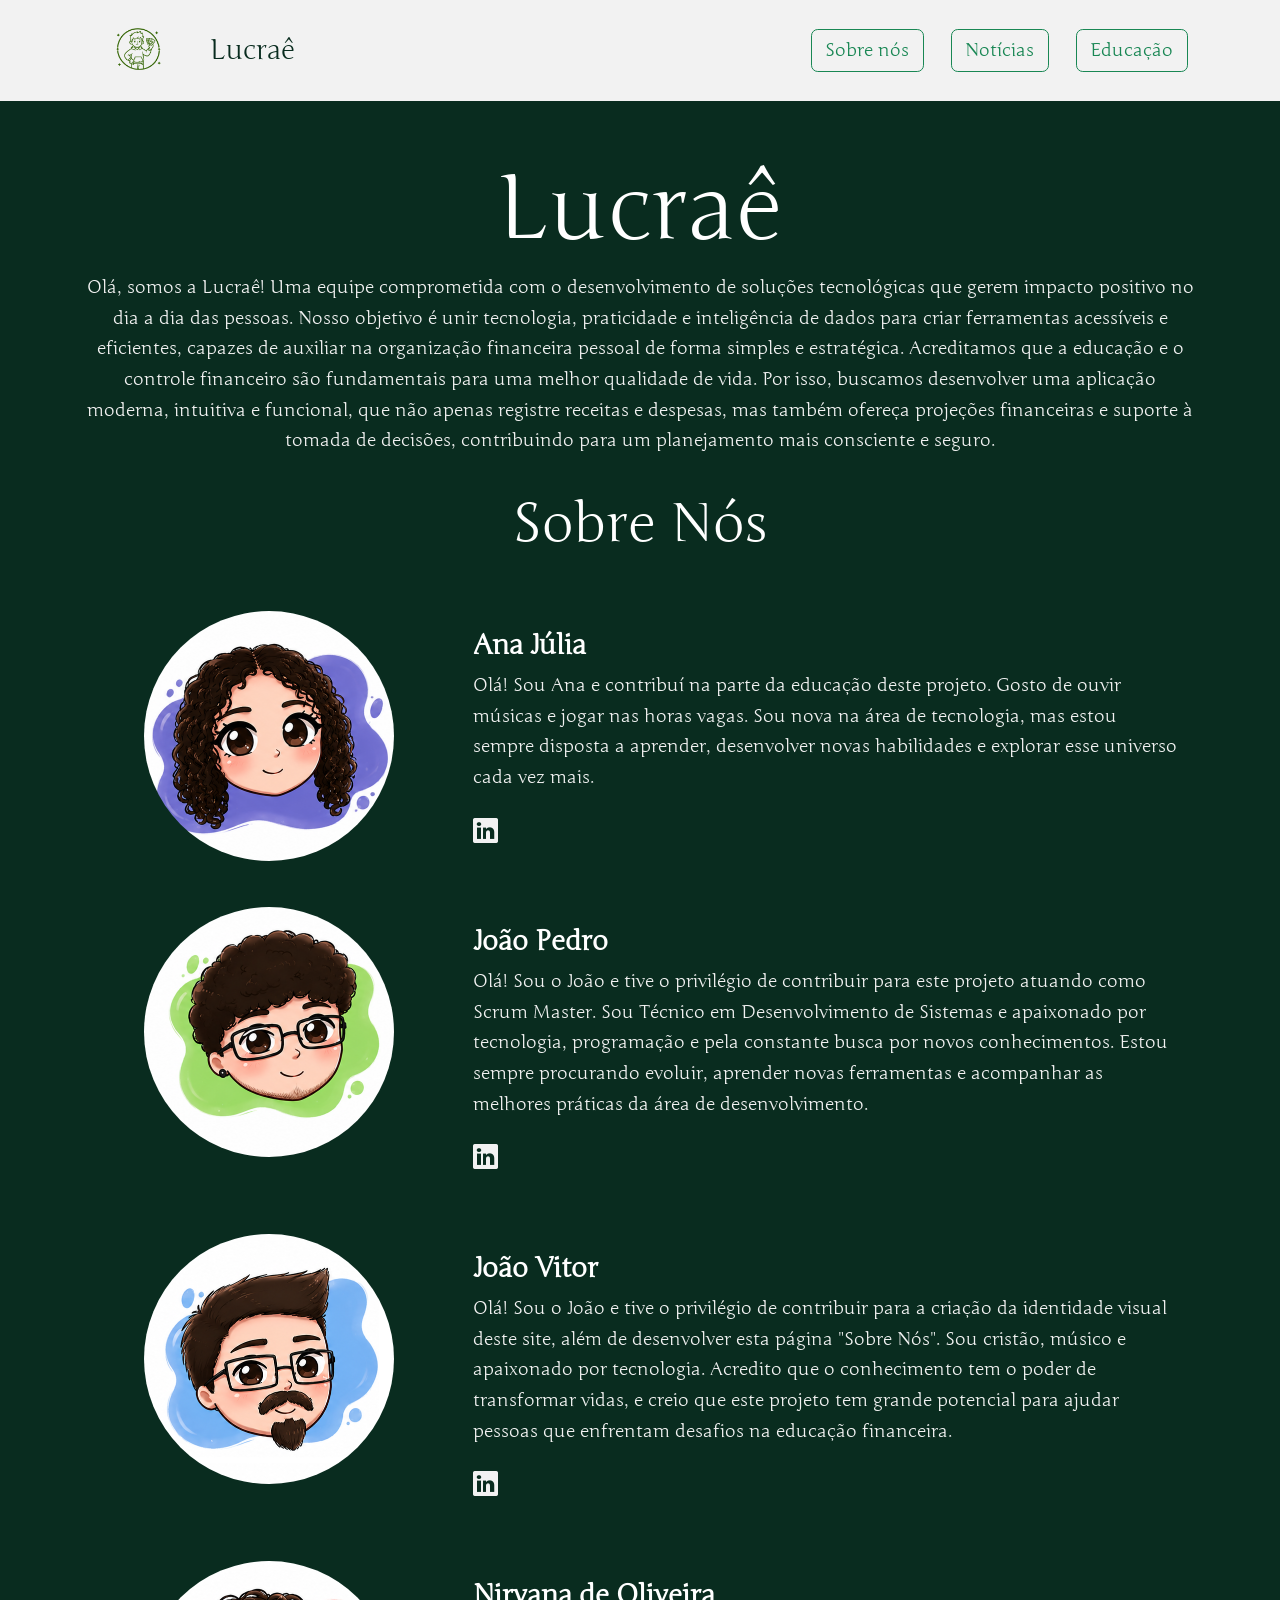
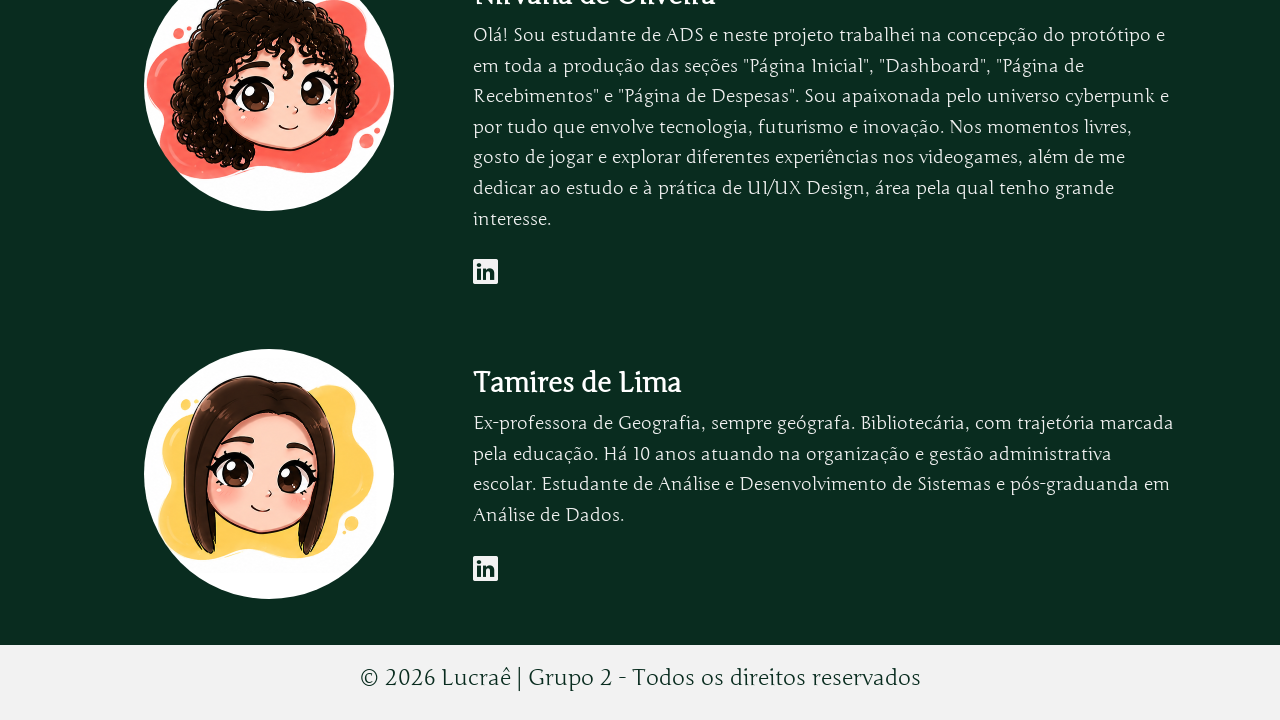
==== commit 29d795a3: "Testando" ====
--- a/codigo-fonte/about.html
+++ b/codigo-fonte/about.html
@@ -45,11 +45,7 @@
                     <div class="col-md-8">
                         <div class="card-body">
                             <h5 class="card-title">Ana Júlia</h5>
-                            <p class="card-text">Lorem ipsum dolor sit amet consectetur adipisicing elit. Quis
-                                consequatur repudiandae earum totam beatae fuga corrupti veniam non, cumque itaque ut
-                                porro quae animi similique laboriosam soluta minus quod cum quam dicta sed esse?
-                                Quibusdam, fuga quae! Earum voluptatibus, aliquam quam reprehenderit fuga beatae officia
-                                atque? Ducimus molestiae animi eius.</p>
+                            <p class="card-text">Olá! Sou Ana e contribuí na parte da educação deste projeto. Gosto de ouvir músicas e jogar nas horas vagas. Sou nova na área de tecnologia, mas estou sempre disposta a aprender, desenvolver novas habilidades e explorar esse universo cada vez mais.</p>
                             <p>
                                 <a class="social_links" href="https://www.linkedin.com/in/ana-júlia-cerqueira-102b9a382"
                                     target="_blank">
@@ -64,7 +60,7 @@
             <div class="card-about card mb-3">
                 <div class="row g-0">
                     <div class="col-md-4 text-center">
-                        <img src="assets/img/aboutIMG/João Pedro.png" class="fotoPerfil img-fluid rounded-circle"
+                        <img src="../codigo-fonte/assets/img/aboutIMG/João Pedro.png" class="fotoPerfil img-fluid rounded-circle"
                             alt="...">
                     </div>
                     <div class="col-md-8">
@@ -88,7 +84,7 @@
             <div class="card-about card mb-3">
                 <div class="row g-0">
                     <div class="col-md-4 text-center">
-                        <img src="assets/img/aboutIMG/João Vitor.png"
+                        <img src="../codigo-fonte/assets/img/aboutIMG/João Vitor.png"
                             class="fotoPerfil img-fluid rounded-circle" alt="...">
                     </div>
                     <div class="col-md-8">
@@ -115,7 +111,7 @@
             <div class="card-about card mb-3">
                 <div class="row g-0">
                     <div class="col-md-4 text-center">
-                        <img src="assets/img/aboutIMG/Nirvana de Oliveira.png" class="fotoPerfil img-fluid rounded-circle"
+                        <img src="../codigo-fonte/assets/img/aboutIMG/Nirvana de Oliveira.png" class="fotoPerfil img-fluid rounded-circle"
                             alt="...">
                     </div>
                     <div class="col-md-8">
@@ -139,7 +135,7 @@
             <div class="card-about card mb-3">
                 <div class="row g-0">
                     <div class="col-md-4 text-center">
-                        <img src="assets/img/aboutIMG/Tamires de Lima.png" class="fotoPerfil img-fluid rounded-circle"
+                        <img src="../codigo-fonte/assets/img/aboutIMG/Tamires de Lima.png" class="fotoPerfil img-fluid rounded-circle"
                             alt="...">
                     </div>
                     <div class="col-md-8">
